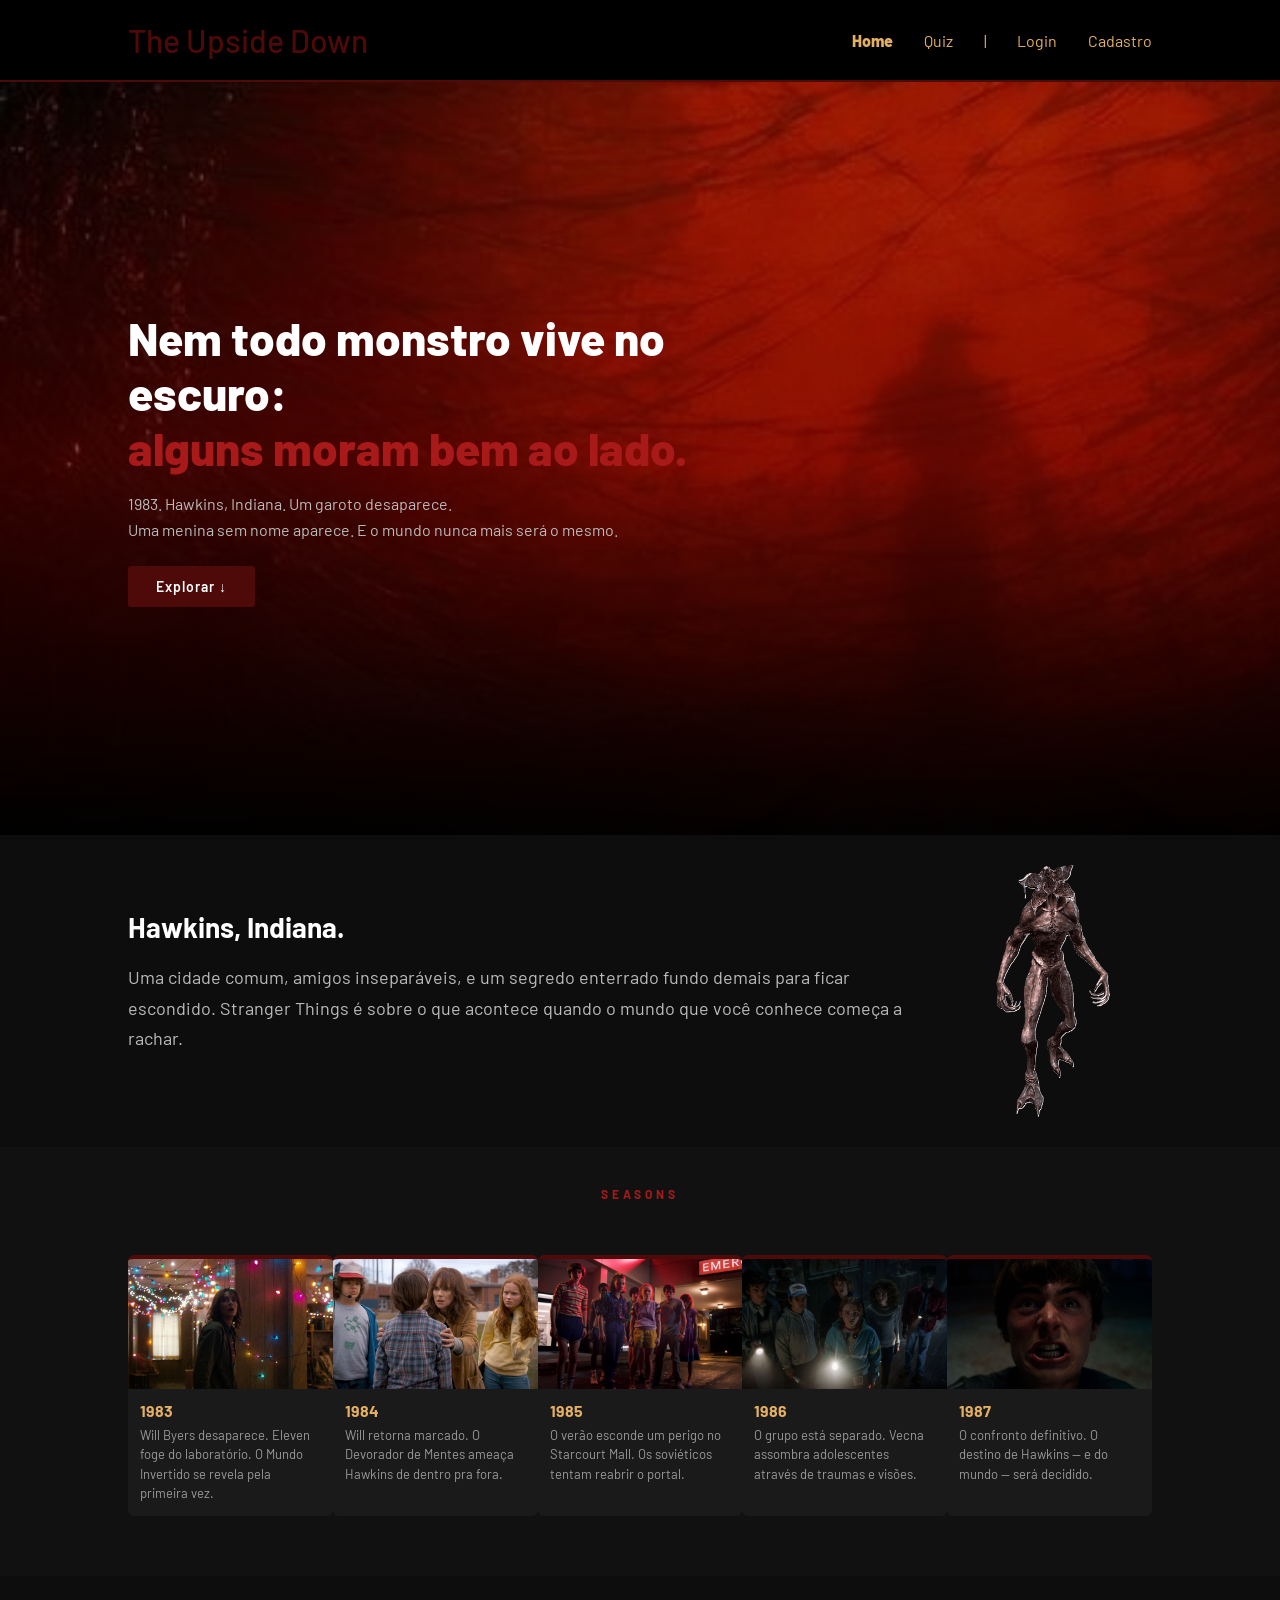
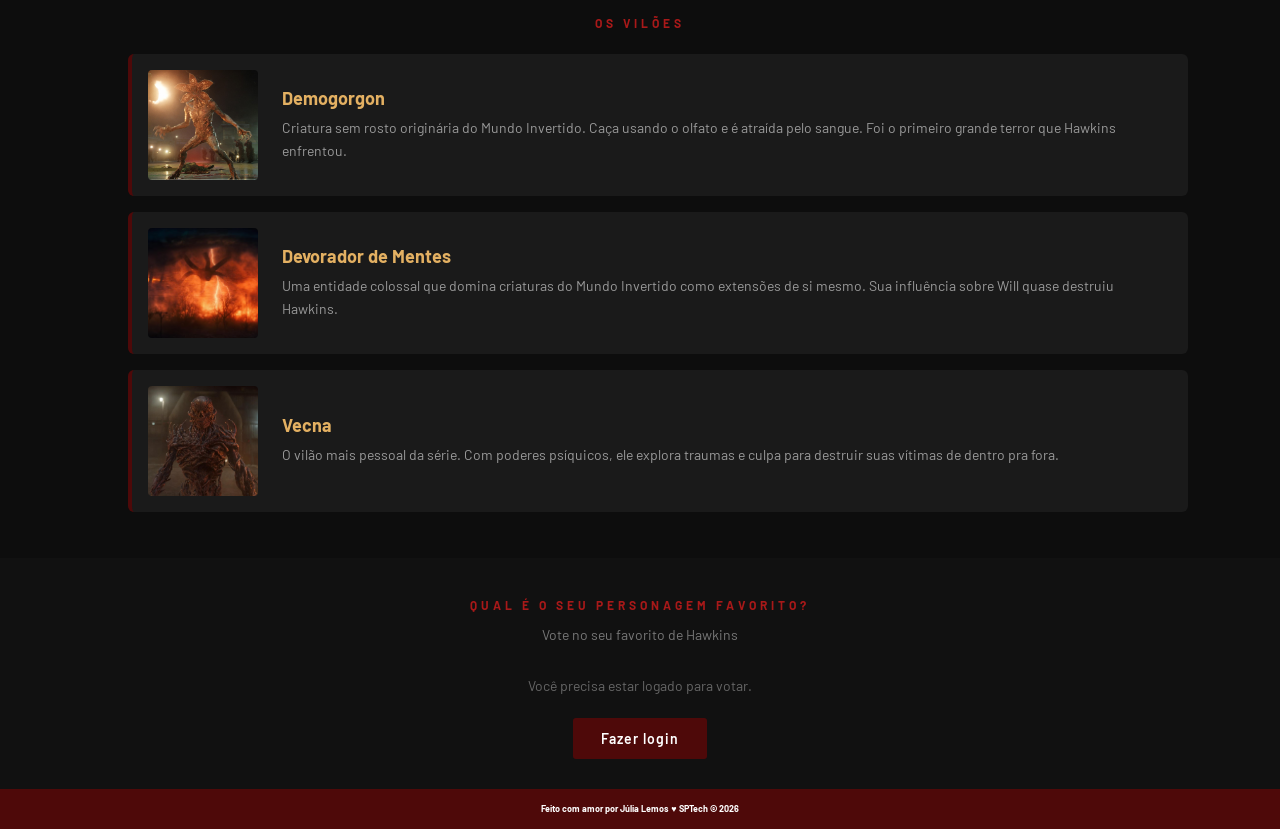
==== public/index.html @ d05bf0a3 "Adiciona Cadastro, Votação e Quiz rodando" ====
<!DOCTYPE html>
<html lang="pt-br">

<head>
  <meta charset="UTF-8">
  <meta http-equiv="X-UA-Compatible" content="IE=edge">
  <meta name="viewport" content="width=device-width, initial-scale=1.0">

  <title>The Upside Down | Página Inicial</title>

  <script src="./js/sessao.js"></script>

  <link rel="stylesheet" href="./css/estilo.css">
  <link rel="icon" href="./assets/icon/favicon2.ico">
  <link rel="preconnect" href="https://fonts.gstatic.com">
</head>

<body>
  <div class="header">
    <div class="container">
      <h1 class="titulo">The Upside Down</h1>
      <ul class="navbar">
        <li class="agora"><a href="#">Home</a></li>
        <li><a href="quiz.html">Quiz</a></li>
        <li>|</li>
        <li><a href="login.html">Login</a></li>
        <li><a href="cadastro.html">Cadastro</a></li>
      </ul>
    </div>
  </div>
  <div class="banner">
    <div class="container banner-conteudo">
      <h2 class="banner-frase">
        Nem todo monstro vive no escuro: <br>
        <span>alguns moram bem ao lado.</span>
      </h2>
      <p class="banner-descricao">
        1983. Hawkins, Indiana. Um garoto desaparece.<br>
        Uma menina sem nome aparece. E o mundo nunca mais será o mesmo.
      </p>
      <a href="#introducao" class="banner-btn">Explorar ↓</a>
    </div>
  </div>
  <div class="social introducao-section">
    <div class="container">
      <div class="boxes introducao-boxes">
        <div class="introducao-texto">
          <h2>Hawkins, Indiana.</h2>
          <p>
            Uma cidade comum, amigos inseparáveis, e um segredo enterrado
            fundo demais para ficar escondido. Stranger Things é sobre o que
            acontece quando o mundo que você conhece começa a rachar.
          </p>
        </div>
        <div class="introducao-imagem">
          <img src="assets/imgs/DemogorgonFundo.png" alt="Demogorgon">
        </div>
      </div>
    </div>
  </div>
  <div class="social temporadas-section">
    <div class="container">
      <div class="boxes" style="flex-direction: column; width: 100%;">
        <h2 class="titulo-secao">SEASONS</h2>
        <div class="boxes">

          <div class="box card-temporada">
            <img src="assets/imgs/temporada1.jpg" alt="Temporada 1">
            <h4>1983</h4>
            <p>Will Byers desaparece. Eleven foge do laboratório. O Mundo Invertido se revela pela primeira vez.</p>
          </div>

          <div class="box card-temporada">
            <img src="assets/imgs/temporada2.jpg" alt="Temporada 2">
            <h4>1984</h4>
            <p>Will retorna marcado. O Devorador de Mentes ameaça Hawkins de dentro pra fora.</p>
          </div>

          <div class="box card-temporada">
            <img src="assets/imgs/temporada3.jpg" alt="Temporada 3">
            <h4>1985</h4>
            <p>O verão esconde um perigo no Starcourt Mall. Os soviéticos tentam reabrir o portal.</p>
          </div>

          <div class="box card-temporada">
            <img src="assets/imgs/temporada4.jpg" alt="Temporada 4">
            <h4>1986</h4>
            <p>O grupo está separado. Vecna assombra adolescentes através de traumas e visões.</p>
          </div>

          <div class="box card-temporada">
            <img src="assets/imgs/temporada5.jpg" alt="Temporada 5">
            <h4>1987</h4>
            <p>O confronto definitivo. O destino de Hawkins — e do mundo — será decidido.</p>
          </div>

        </div>
      </div>
    </div>
  </div>
  <div class="social viloes-section">
    <div class="container">
      <div class="boxes" style="flex-direction: column; width: 100%;">
        <h2 class="titulo-secao">OS VILÕES</h2>

        <div class="card-vilao">
          <img src="assets/imgs/VilaoDemogorgon.jpg" alt="Demogorgon" class="vilao-foto">
          <div class="vilao-texto">
            <h4>Demogorgon</h4>
            <p>Criatura sem rosto originária do Mundo Invertido. Caça usando o olfato e é atraída pelo sangue. Foi o
              primeiro grande terror que Hawkins enfrentou.</p>
          </div>
        </div>

        <div class="card-vilao">
          <img src="assets/imgs/VilaoMindFlayer.jpg" alt="Mind Flayer" class="vilao-foto">
          <div class="vilao-texto">
            <h4>Devorador de Mentes</h4>
            <p>Uma entidade colossal que domina criaturas do Mundo Invertido como extensões de si mesmo. Sua influência
              sobre Will quase destruiu Hawkins.</p>
          </div>
        </div>

        <div class="card-vilao">
          <img src="assets/imgs/VilaoVecna.jpg" alt="Vecna" class="vilao-foto">
          <div class="vilao-texto">
            <h4>Vecna</h4>
            <p>O vilão mais pessoal da série. Com poderes psíquicos, ele explora traumas e culpa para destruir suas
              vítimas de dentro pra fora.</p>
          </div>
        </div>

      </div>
    </div>
  </div>
  <div class="social enquete-section">
    <div class="container">
      <div class="boxes" style="flex-direction: column; width: 100%; align-items: center;">
        <h2 class="titulo-secao">QUAL É O SEU PERSONAGEM FAVORITO?</h2>
        <p class="enquete-subtitulo">Vote no seu favorito de Hawkins</p>

        <div id="enquete-bloqueio" style="display:none; text-align:center;">
          <p style="color:#666; font-size:14px; margin-bottom:16px;">Você precisa estar logado para votar.</p>
          <a href="login.html" class="banner-btn">Fazer login</a>
        </div>

        <div id="enquete-opcoes" style="display:none;">
          <div class="enquete-opcoes">
            <button type="button" class="botao btn-enquete" onclick="favorito(this, 1, 'Eleven')">Eleven</button>
            <button type="button" class="botao btn-enquete" onclick="favorito(this, 2, 'Mike')">Mike</button>
            <button type="button" class="botao btn-enquete" onclick="favorito(this, 3, 'Dustin')">Dustin</button>
            <button type="button" class="botao btn-enquete" onclick="favorito(this, 4, 'Lucas')">Lucas</button>
            <button type="button" class="botao btn-enquete" onclick="favorito(this, 5, 'Will')">Will</button>
            <button type="button" class="botao btn-enquete" onclick="favorito(this, 6, 'Max')">Max</button>
          </div>
        </div>

        <div id="enquete-resultado" style="display:none; margin-top: 20px;">
          <p style="color:#aaa;">Você votou em: <strong id="enquete-escolha" style="color:#a81919;"></strong></p>
        </div>
      </div>
    </div>
  </div>
  <div class="footer">
    <div class="container">
      <h4>Feito com amor por Júlia Lemos &hearts; SPTech &copy; 2026</h4>
    </div>
  </div>

  <script>
    window.onload = function () {
      var logado = sessionStorage.getItem("ID_USUARIO");
      if (logado) {
        document.getElementById("enquete-opcoes").style.display = "block";
        document.getElementById("enquete-bloqueio").style.display = "none";
      } else {
        document.getElementById("enquete-opcoes").style.display = "none";
        document.getElementById("enquete-bloqueio").style.display = "block";
      }
    };

    function favorito(btn, idPersonagemFavorito, nome) {
      var idUsuarioLogado = sessionStorage.ID_USUARIO;

      if (!idUsuarioLogado) {
        alert("Você precisa estar logado para votar.")
        window.location = "login.html";
        return;
      }

      fetch("/favorito/cadastrar", {
        method: "POST",
        headers: {
          "Content-Type": "application/json"
        },
        body: JSON.stringify({
          idUsuarioServer: idUsuarioLogado,
          idPersonagemFavoritoServer: idPersonagemFavorito
        })
      })
        .then(function (resposta) {
          if (resposta.ok) {
            document.querySelectorAll(".btn-enquete").forEach(function (b) {
              b.disabled = true;
              b.classList.remove("btn-enquete-selecionado");
            });
            btn.classList.add("btn-enquete-selecionado");
            document.getElementById("enquete-escolha").textContent = nome;
            document.getElementById("enquete-resultado").style.display = "block";
            document.getElementById("enquete-opcoes").style.display = "none";
          } else {
            alert("Erro ao salvar seu personagem favorito.");
          }
        })
        .catch(function (erro) {
          console.log("Erro: " + erro)
        });
    }
  </script>
</body>

</html>
---- public/css/estilo.css ----
@import url('https://fonts.googleapis.com/css2?family=Barlow:ital,wght@0,100;0,200;0,300;0,400;0,500;0,600;0,700;0,800;0,900;1,100;1,200;1,300;1,400;1,500;1,600;1,700;1,800;1,900&display=swap');

body {
  margin: 0;
  padding: 0;
  font-family: 'Barlow', 'Segoe UI', Tahoma, Geneva, Verdana, sans-serif;
  background-color: black;
}

:root {
  --tamanho-header: 80px;
  --tamanho-banner: calc(100vh - var(--tamanho-header) - var(--tamanho-footer) - 2px);
  --tamanho-simulador: calc(100vh - var(--tamanho-header) - var(--tamanho-footer) - 2px);
  --tamanho-login: calc(100vh - var(--tamanho-header) - var(--tamanho-footer) - 2px);
  --tamanho-footer: 65px;
}

.container {
  display: flex;
  width: 80%;
  margin: auto;
}

/* HEADER */
.header {
  height: var(--tamanho-header);
  border-bottom: 2px solid #4e0909;
}

.header .container {
  justify-content: space-between;
  align-items: center;
  height: 100%;
}

.header a {
  text-decoration: none;
  color: #e3b062;
}

.agora {
  font-weight: 800;
}

.navbar {
  width: 300px;
  display: flex;
  align-items: center;
  justify-content: space-between;
  list-style: none;
  color: #e3b062;
}

.titulo {
  color: #4e0909;
  width: fit-content;
  font-weight: 450;
}

.header h1 {
  margin: 0;
}

/* BANNER */
.banner {
  height: var(--tamanho-banner);
  color: white;
  background-image: url('../assets/imgs/Capa.jpg');
  background-size: cover;
}

.banner .container {
  justify-content: center;
  align-items: center;
  height: 100%;
}

.banner .container p {
  width: 50%;
  margin: 0;
  padding: 0;
  font-size: 36px;
}

.banner .container span {
  font-weight: 800;
}

/* SOCIAL*/
.social {
  background-color: #e5e5e5;
  display: flex;
}

.social .container {
  justify-content: center;
}

.box img {
  width: 170px;
}

.social .container .boxes {
  display: flex;
  justify-content: space-between;
  width: 100%;
  padding: 30px 0;
}

.social p {
  text-align: center;
}

.box {
  display: flex;
  flex-direction: column;
  align-items: center;
}

/* FOOTER */
.footer {
  background-color: #4e0909;
  height: 40px;
  color: #fff;
  display: flex;
  font-size: 9px;
}

.footer .container {
  justify-content: center;
  text-align: center;
}

.footer .container .version {
  font-size: 12px;
}

/* LOGIN */
.login {
  height: var(--tamanho-login);
  background-image: url('../assets/imgs/bg-jelly-fish-para-home.png');
  background-size: cover;
}

.login .container {
  justify-content: center;
  align-items: center;
  height: 100%;
}

.card {
  width: 50%;
  background-color: #252525;
  border-radius: 10px;
  display: flex;
  align-items: center;
  justify-content: space-evenly;
  color: rgb(190, 188, 189);
  flex-direction: column;
  height: fit-content;
  padding: 20px 0;
}

.card h2 {
  margin: 0;
  font-size: 30px;
}

.formulario {
  display: flex;
  height: 90%;
  width: 80%;
  justify-content: space-around;
  flex-direction: column;
}

.formulario span {
  font-size: 15px;
  font-weight: 800;
}

.formulario input {
  border: 2px solid #32b9cd;
  text-align: center;
  border-radius: 10px;
  margin: 0;
}

.formulario select {
  border: 2px solid #32b9cd;
  background-color: white;
  color: gray;
  height: 36px;
  text-align: center;
  border-radius: 10px;
  margin: 0;
}

.campo {
  display: flex;
  flex-direction: column;
  justify-content: start;
  padding: 5px 0;
}

.botao {
  cursor: pointer;
  font-family: "Barlow", sans-serif;
  border: 0;
  border-radius: 3px;
  font-weight: 600;
  font-size: 14px;
  color: #0c0c0c;
  background-color: #fcf9fa;
  width: 120px;
  height: 30px;
  align-self: center;
  margin-top: 20px;
}

.loading-div {
  width: 50px;
  display: none;
}

.loading-div img {
  height: 50px;
  width: 50px;
}

#div_erros_login {
  display: none;
}

/* FORMULARIO */
.alerta_erro {
  display: flex;
  justify-content: flex-end;
}

.card_erro {
  display: none;
  background-color: #fff;
  color: black;
  width: 230px;
  position: fixed;
  border-radius: 4px;
  border: #4e0909 3px solid;
  padding: 10px;
  margin-right: 10%;
}

.card_erro #mensagem_erro {
  font-weight: 500;
  font-size: 20px;
}

.formulario .tipo_campo {
  font-size: 20px;
  font-weight: 600 !important;
}

input {
  margin-bottom: 10px;
  border: 2px solid #4e0909;
  padding: 10px;
  text-align: center;
  border-radius: 10px;
}

.btn {
  font-family: "Barlow", sans-serif;
  border: 0;
  border-radius: 5px;
  font-weight: 600;
  font-size: 18px;
  padding: 10px 15px;
  color: white;
  background-color: #ED145B;
  width: 120px;
  align-self: center;
  margin-top: 5px;
}

.loading-div {
  width: 50px;
  margin: auto;
  display: none;
}

/* SIMULADOR */
.simulador {
  color: white;
}

.simulador .container {
  flex-direction: column;
  overflow: scroll;
  height: var(--tamanho-simulador);
}

/* ALERTA */
#alerta {
  position: absolute;
  right: 0;
  bottom: 0;
}

.mensagem-alarme {
  background-color: white;
  border-radius: 5px;
  width: 300px;
  height: 80px;
  margin: 10px;
  padding: 10px 0;
  display: flex;
  justify-content: space-evenly;
  align-items: center;
}

.mensagem-alarme h3 {
  font-size: 14px;
  margin: 0;
}

.mensagem-alarme .informacao {
  width: 66%;
}

.alarme-sino {
  width: 48px;
  height: 48px;
  animation-name: bell;
  animation-duration: 4s;
  background-image: url('https://cdn-icons-png.flaticon.com/512/1157/1157000.png');
  background-size: cover;
  animation-iteration-count: infinite;
}

@keyframes bell {
  0% {
    transform: rotate(25deg);
  }

  25% {
    transform: rotate(-25deg);
  }

  50% {
    transform: rotate(25deg);
  }

  75% {
    transform: rotate(-25deg);
  }

  100% {
    transform: rotate(25deg);
  }
}

/* Título de seção*/
.titulo-secao {
  font-size: 13px;
  letter-spacing: 4px;
  color: #4e0909;
  text-align: center;
  width: 100%;
  margin-bottom: 20px;
  font-weight: 700;
}

/* INTRODUÇÃO */
.introducao-section {
  background-color: #111;
}

.introducao-boxes {
  align-items: center;
  gap: 40px;
}

.introducao-texto {
  flex: 1;
  color: #fff;
  text-align: left;
}

.introducao-texto h2 {
  font-size: 28px;
  margin: 0 0 12px 0;
  color: #fff;
}

.introducao-texto p {
  font-size: 18px;
  color: #bbb;
  line-height: 1.7;
  text-align: left;
}

.introducao-imagem {
  flex: 0 0 200px;
}

.introducao-imagem img {
  width: 100%;
  display: block;
}

/* TEMPORADAS */
.temporadas-section {
  background-color: #0d0d0d;
}

.card-temporada {
  flex: 1;
  min-width: 140px;
  background: #1a1a1a;
  border-top: 4px solid #4e0909;
  border-radius: 6px;
  overflow: hidden;
  padding: 0 !important;
  align-items: stretch;
}

.card-temporada img {
  width: 100%;
  height: 130px;
  object-fit: cover;
  display: block;
}

.card-temporada h4 {
  color: #e3b062;
  margin: 12px 12px 6px;
  font-size: 16px;
}

.card-temporada p {
  color: #aaa;
  font-size: 13px;
  line-height: 1.5;
  margin: 0 12px 12px;
  text-align: left;
}

/* VILÕES */
.viloes-section {
  background-color: #111;
}

.card-vilao {
  display: flex;
  align-items: center;
  gap: 24px;
  background: #1a1a1a;
  border-left: 4px solid #4e0909;
  border-radius: 6px;
  padding: 16px;
  margin-bottom: 16px;
  width: 100%;
}

.vilao-foto {
  width: 110px;
  height: 110px;
  object-fit: cover;
  border-radius: 4px;
  flex-shrink: 0;
}

.vilao-texto h4 {
  color: #e3b062;
  margin: 0 0 8px 0;
  font-size: 18px;
}

.vilao-texto p {
  color: #aaa;
  font-size: 14px;
  line-height: 1.6;
  margin: 0;
  text-align: left;
}

/* ENQUETE */
.enquete-section {
  background-color: #0d0d0d;
}

.enquete-subtitulo {
  color: #777;
  font-size: 14px;
  margin: -10px 0 20px;
  text-align: center;
}

.enquete-opcoes {
  display: flex;
  flex-wrap: wrap;
  gap: 10px;
  justify-content: center;
}

.btn-enquete {
  width: auto !important;
  height: auto !important;
  padding: 10px 20px !important;
  margin-top: 0 !important;
  background-color: #1a1a1a !important;
  color: #ccc !important;
  border: 1px solid #333 !important;
  border-radius: 4px !important;
  transition: all 0.2s;
}

.btn-enquete:hover:not([disabled]) {
  border-color: #4e0909 !important;
  color: #fff !important;
}

.btn-enquete-selecionado {
  background-color: #4e0909 !important;
  color: #fff !important;
  border-color: #4e0909 !important;
}

.btn-enquete:disabled {
  opacity: 0.6;
  cursor: not-allowed;
}

#enquete-resultado {
  color: #aaa;
  font-size: 15px;
  text-align: center;
}

#enquete-resultado strong {
  color: #e3b062;
}

/* BANNER */
.banner {
  background-image: linear-gradient(to bottom, rgba(0, 0, 0, 0.3), rgba(80, 0, 0, 0.6), rgba(0, 0, 0, 0.9)),
    url('../assets/imgs/Capa.jpg') !important;
}

.banner-conteudo {
  flex-direction: column !important;
  justify-content: center !important;
  align-items: flex-start !important;
  gap: 16px;
}

.banner-label {
  font-size: 11px !important;
  letter-spacing: 4px;
  color: #a81919 !important;
  margin: 0 !important;
  font-weight: 600;
}

.banner-frase {
  font-size: 46px !important;
  font-weight: 800;
  color: #fff;
  margin: 0;
  line-height: 1.2;
  width: 60% !important;
}

.banner-frase span {
  color: #a81919 !important;
  font-weight: 800;
}

.banner-descricao {
  font-size: 16px !important;
  color: #bbb !important;
  margin: 0 !important;
  line-height: 1.6;
  width: 50% !important;
}

.banner-btn {
  display: inline-block;
  margin-top: 8px;
  padding: 12px 28px;
  background: #4e0909;
  color: #fff;
  text-decoration: none;
  font-weight: 600;
  font-size: 14px;
  letter-spacing: 1px;
  border-radius: 3px;
  transition: background 0.2s;
}

.banner-btn:hover {
  background: #7a1010;
}

.introducao-section,
.temporadas-section,
.viloes-section,
.enquete-section {
  background-color: #0d0d0d !important;
}

.temporadas-section {
  background-color: #111 !important;
}

.enquete-section {
  background-color: #111 !important;
}

.titulo-secao {
  color: #a81919 !important;
  font-size: 12px;
  letter-spacing: 4px;
  text-transform: uppercase;
  margin-bottom: 24px;
}

.card-temporada {
  border-top: 4px solid #4e0909 !important;
  background: #1a1a1a !important;
}

.card-temporada h4 {
  color: #e3b062 !important;
}

.card-temporada p {
  color: #999 !important;
  text-align: left !important;
}

.card-vilao {
  border-left: 4px solid #4e0909 !important;
  background: #1a1a1a !important;
}

.vilao-texto h4 {
  color: #e3b062 !important;
}

.vilao-texto p {
  color: #999 !important;
  text-align: left !important;
}

/* ENQUETE*/
.enquete-opcoes {
  display: flex;
  flex-wrap: wrap;
  gap: 16px;
  justify-content: center;
  margin-bottom: 20px;
}

.card-personagem {
  display: flex;
  flex-direction: column;
  align-items: center;
  gap: 8px;
  cursor: pointer;
  transition: transform 0.2s;
}

.card-personagem:hover {
  transform: translateY(-4px);
}

.card-personagem:hover {
  border-color: #a81919;
}

.card-personagem.selecionado {
  border-color: #a81919;
  box-shadow: 0 0 12px rgba(168, 25, 25, 0.6);
}

.personagem-nome {
  font-size: 13px;
  color: #ccc;
  font-weight: 600;
}

.card-personagem.selecionado .personagem-nome {
  color: #a81919;
}

.enquete-aviso {
  color: #777;
  font-size: 14px;
  text-align: center;
  margin-bottom: 16px;
}

.enquete-votou {
  color: #aaa;
  font-size: 15px;
  text-align: center;
  margin-bottom: 24px;
}

.enquete-votou strong {
  color: #a81919;
}

.enquete-barras {
  width: 100%;
  max-width: 500px;
  display: flex;
  flex-direction: column;
  gap: 10px;
}

.barra-linha {
  display: flex;
  align-items: center;
  gap: 12px;
}

.barra-nome {
  color: #ccc;
  font-size: 13px;
  width: 70px;
  text-align: right;
  flex-shrink: 0;
}

.barra-fundo {
  flex: 1;
  background: #2a2a2a;
  border-radius: 3px;
  height: 10px;
  overflow: hidden;
}

.barra-preenchida {
  height: 100%;
  background: #4e0909;
  border-radius: 3px;
  transition: width 0.6s ease;
}

.barra-pct {
  color: #aaa;
  font-size: 12px;
  width: 36px;
  flex-shrink: 0;
}

.login {
  min-height: var(--tamanho-login);
  height: auto !important;
  padding: 40px 0;
}

.cidade {
  font-size: 11px;
  letter-spacing: 3px;
  text-transform: uppercase;
  color: #a81919;
  margin: 0 0 4px 0;
  text-align: center;
}

.descricao {
  font-size: 13px;
  color: #666;
  text-align: center;
  margin: 0 0 16px 0;
}

.card h2 {
  color: #fff;
  margin: 4px 0 8px 0;
  font-size: 26px;
  text-align: center;
}
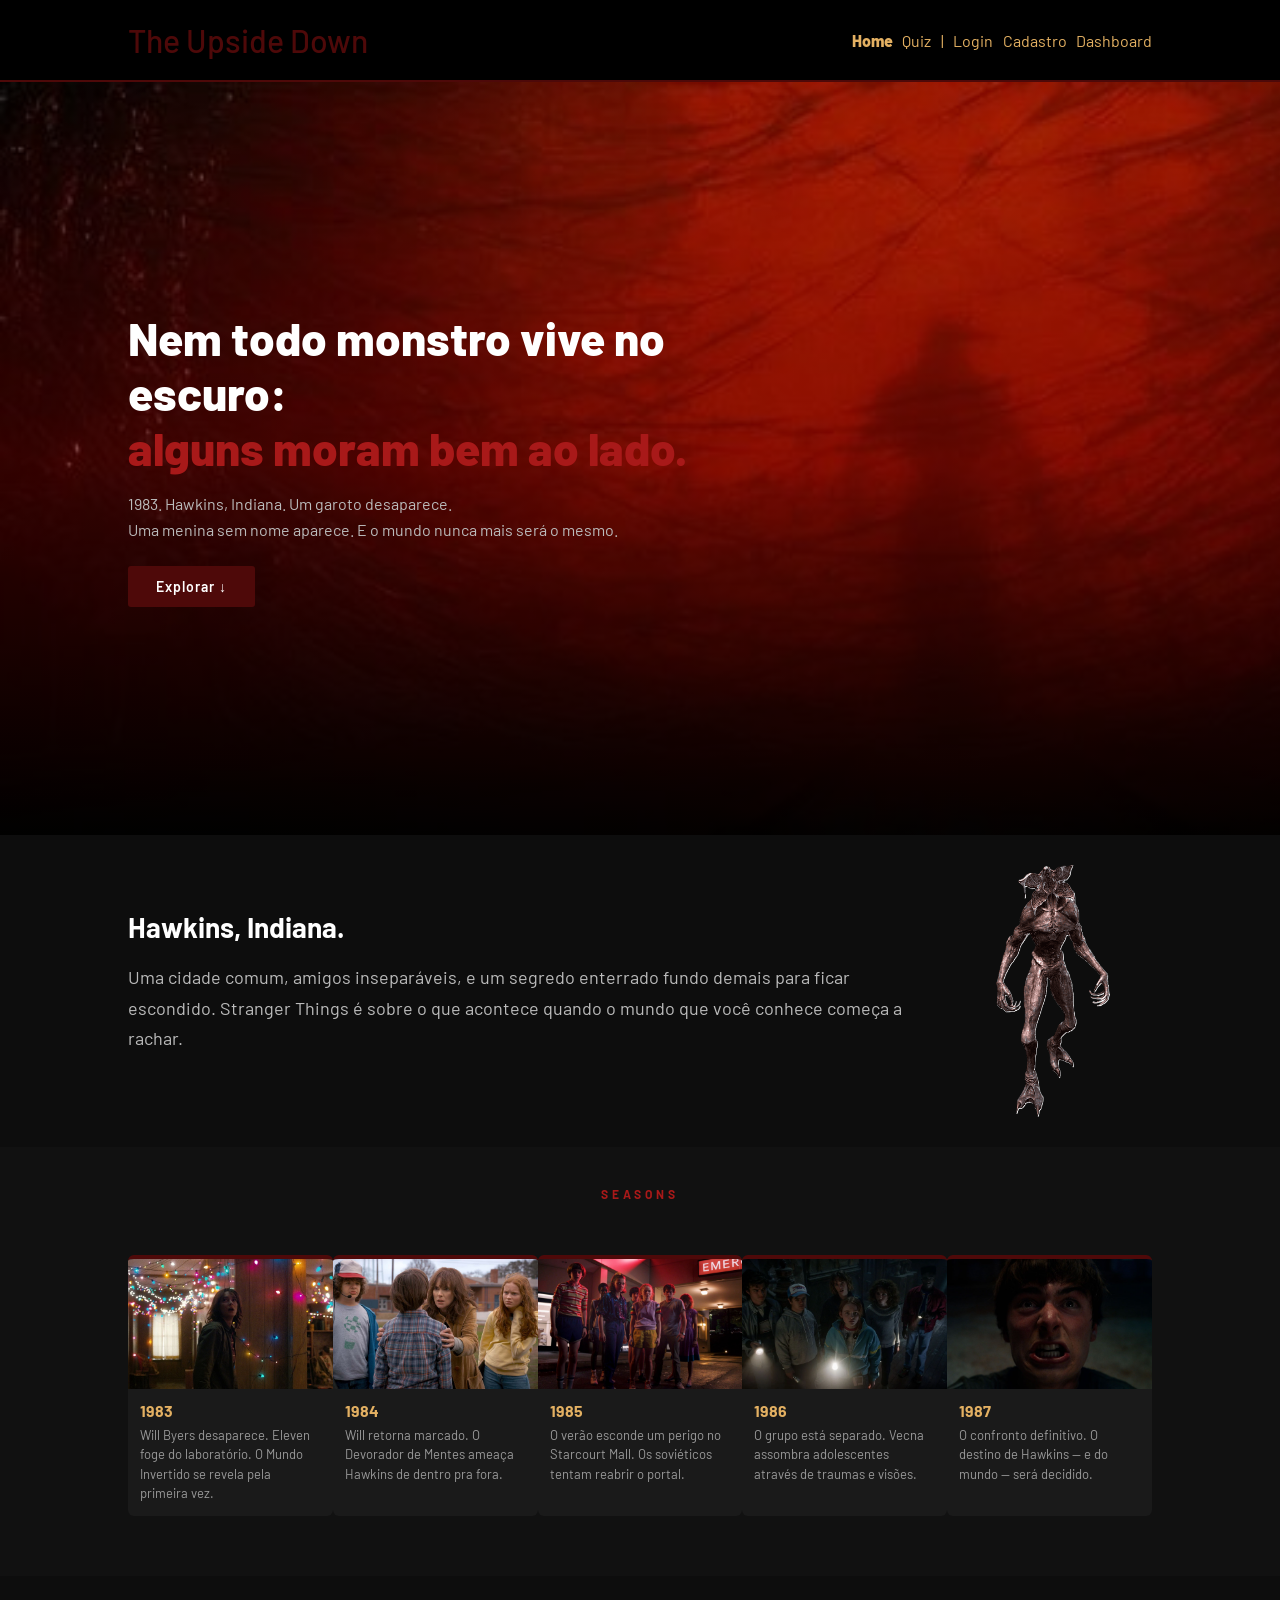
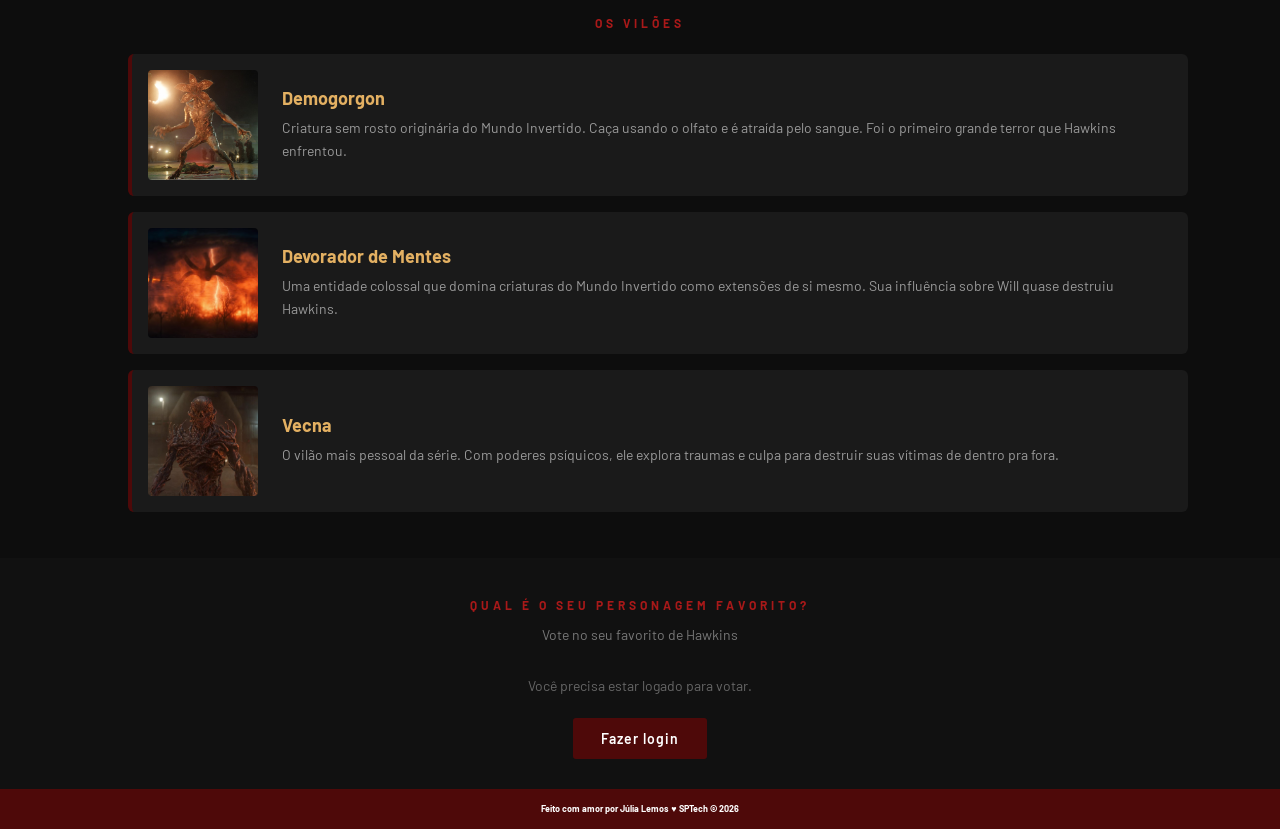
==== commit 6f4276c1: "Adiciona Dashboard rodando" ====
--- a/public/index.html
+++ b/public/index.html
@@ -25,6 +25,7 @@
         <li>|</li>
         <li><a href="login.html">Login</a></li>
         <li><a href="cadastro.html">Cadastro</a></li>
+        <li><a href="dashboard/dashboard.html">Dashboard</a></li>
       </ul>
     </div>
   </div>
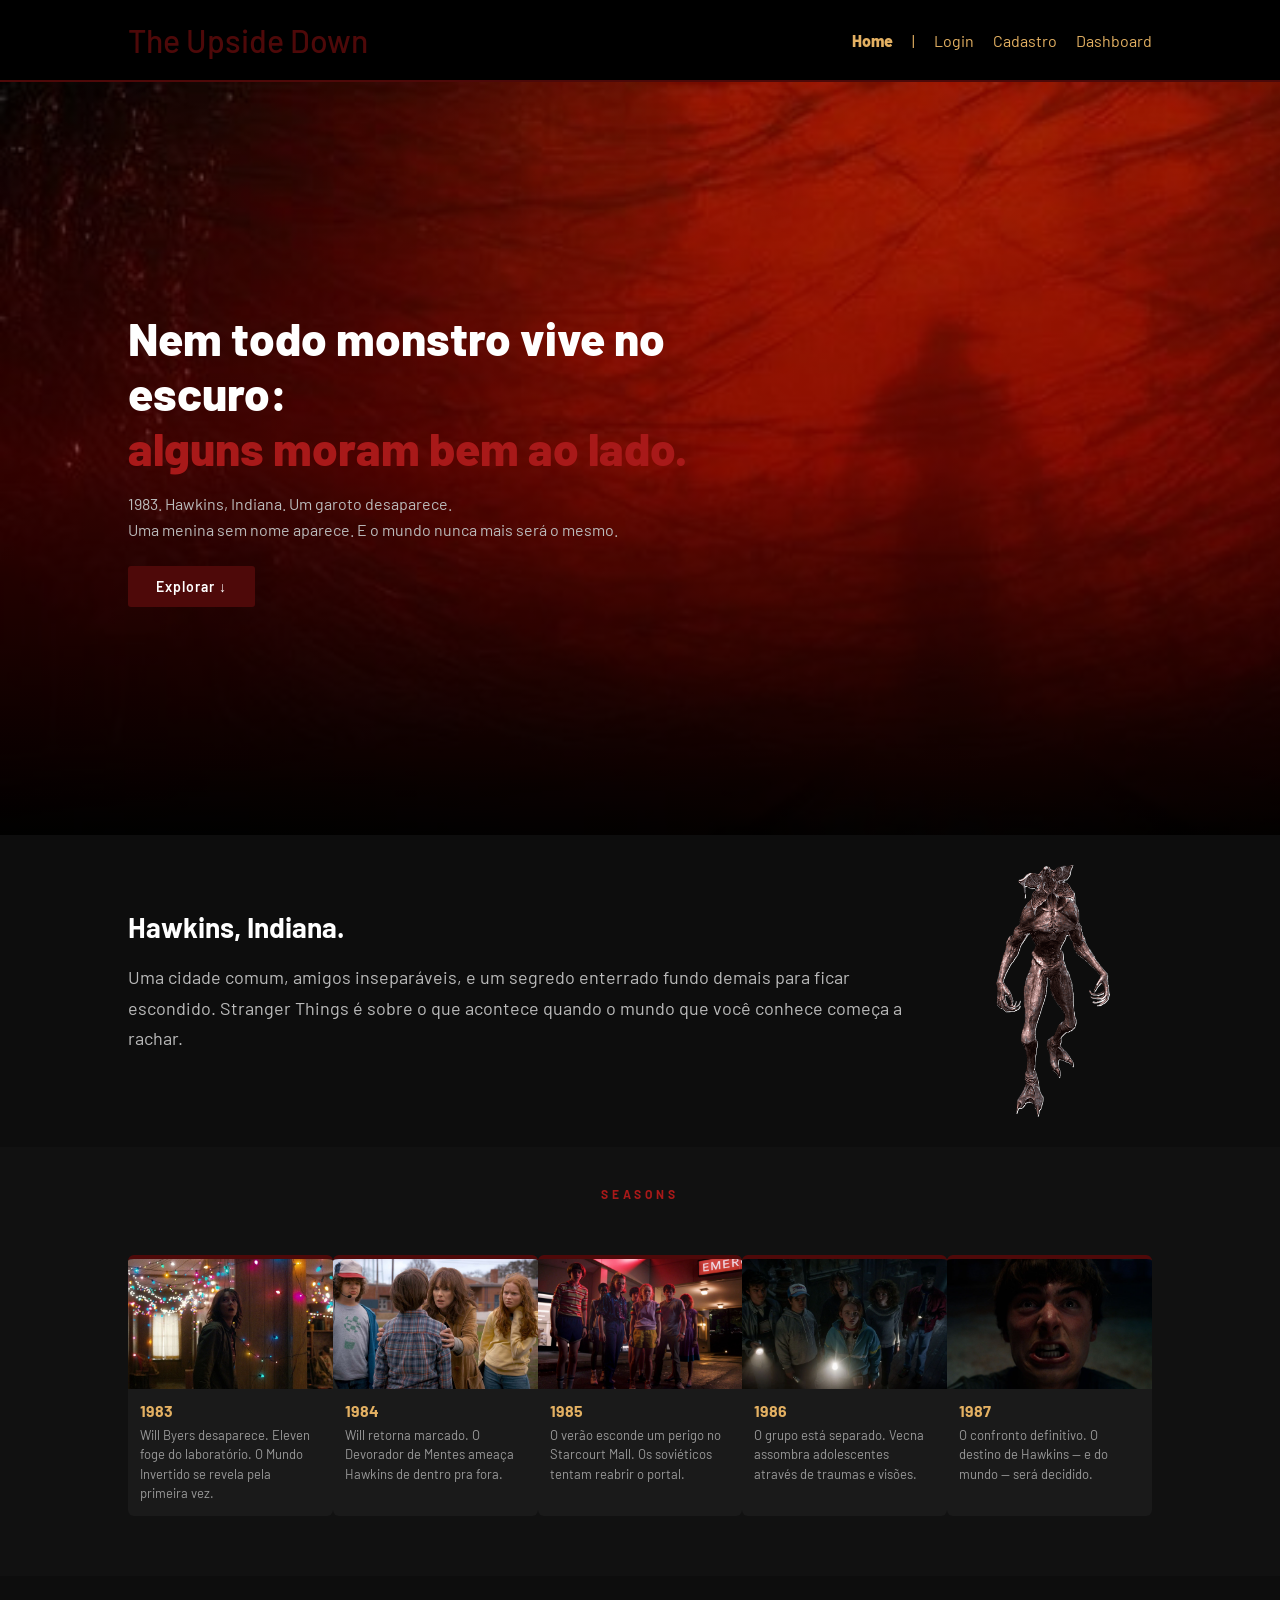
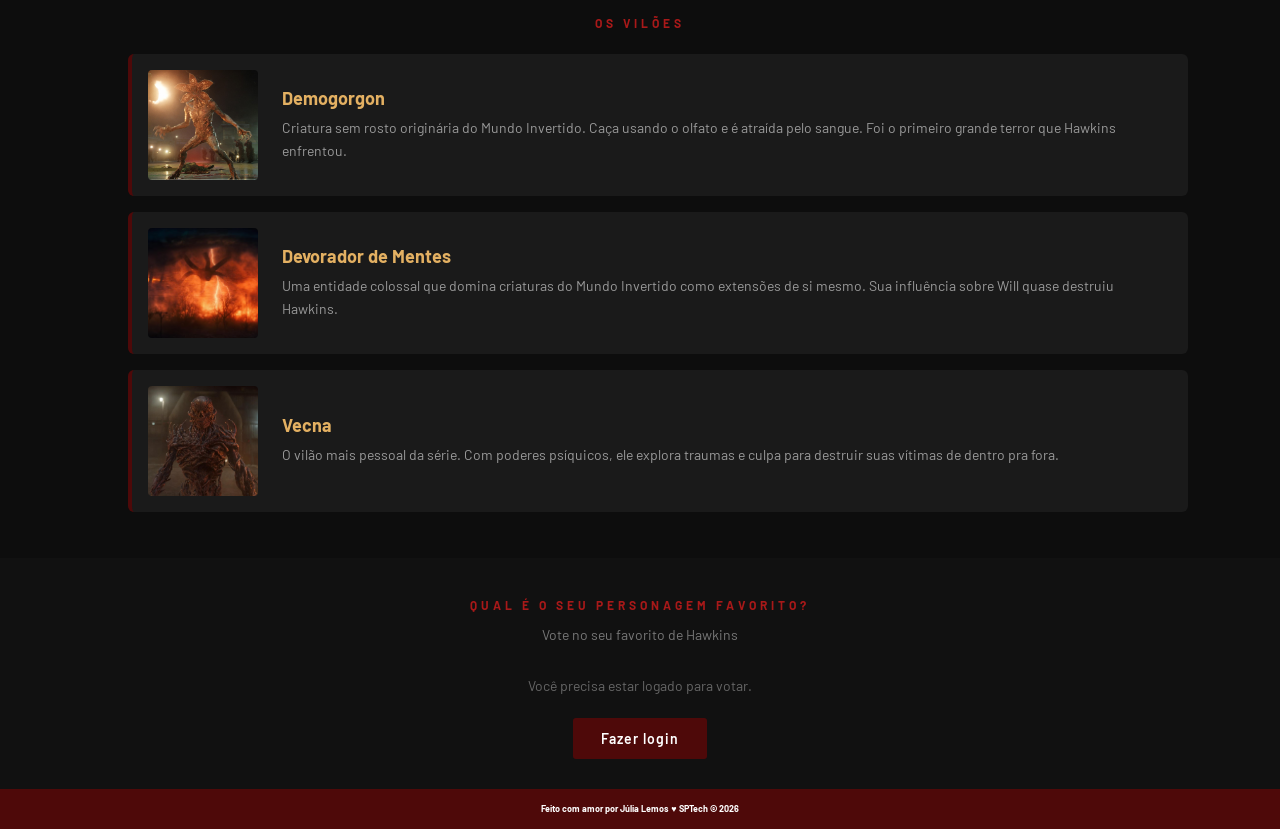
==== commit 49dae9df: "Corrige navbar e direcionamentos do site" ====
--- a/public/index.html
+++ b/public/index.html
@@ -21,7 +21,6 @@
       <h1 class="titulo">The Upside Down</h1>
       <ul class="navbar">
         <li class="agora"><a href="#">Home</a></li>
-        <li><a href="quiz.html">Quiz</a></li>
         <li>|</li>
         <li><a href="login.html">Login</a></li>
         <li><a href="cadastro.html">Cadastro</a></li>
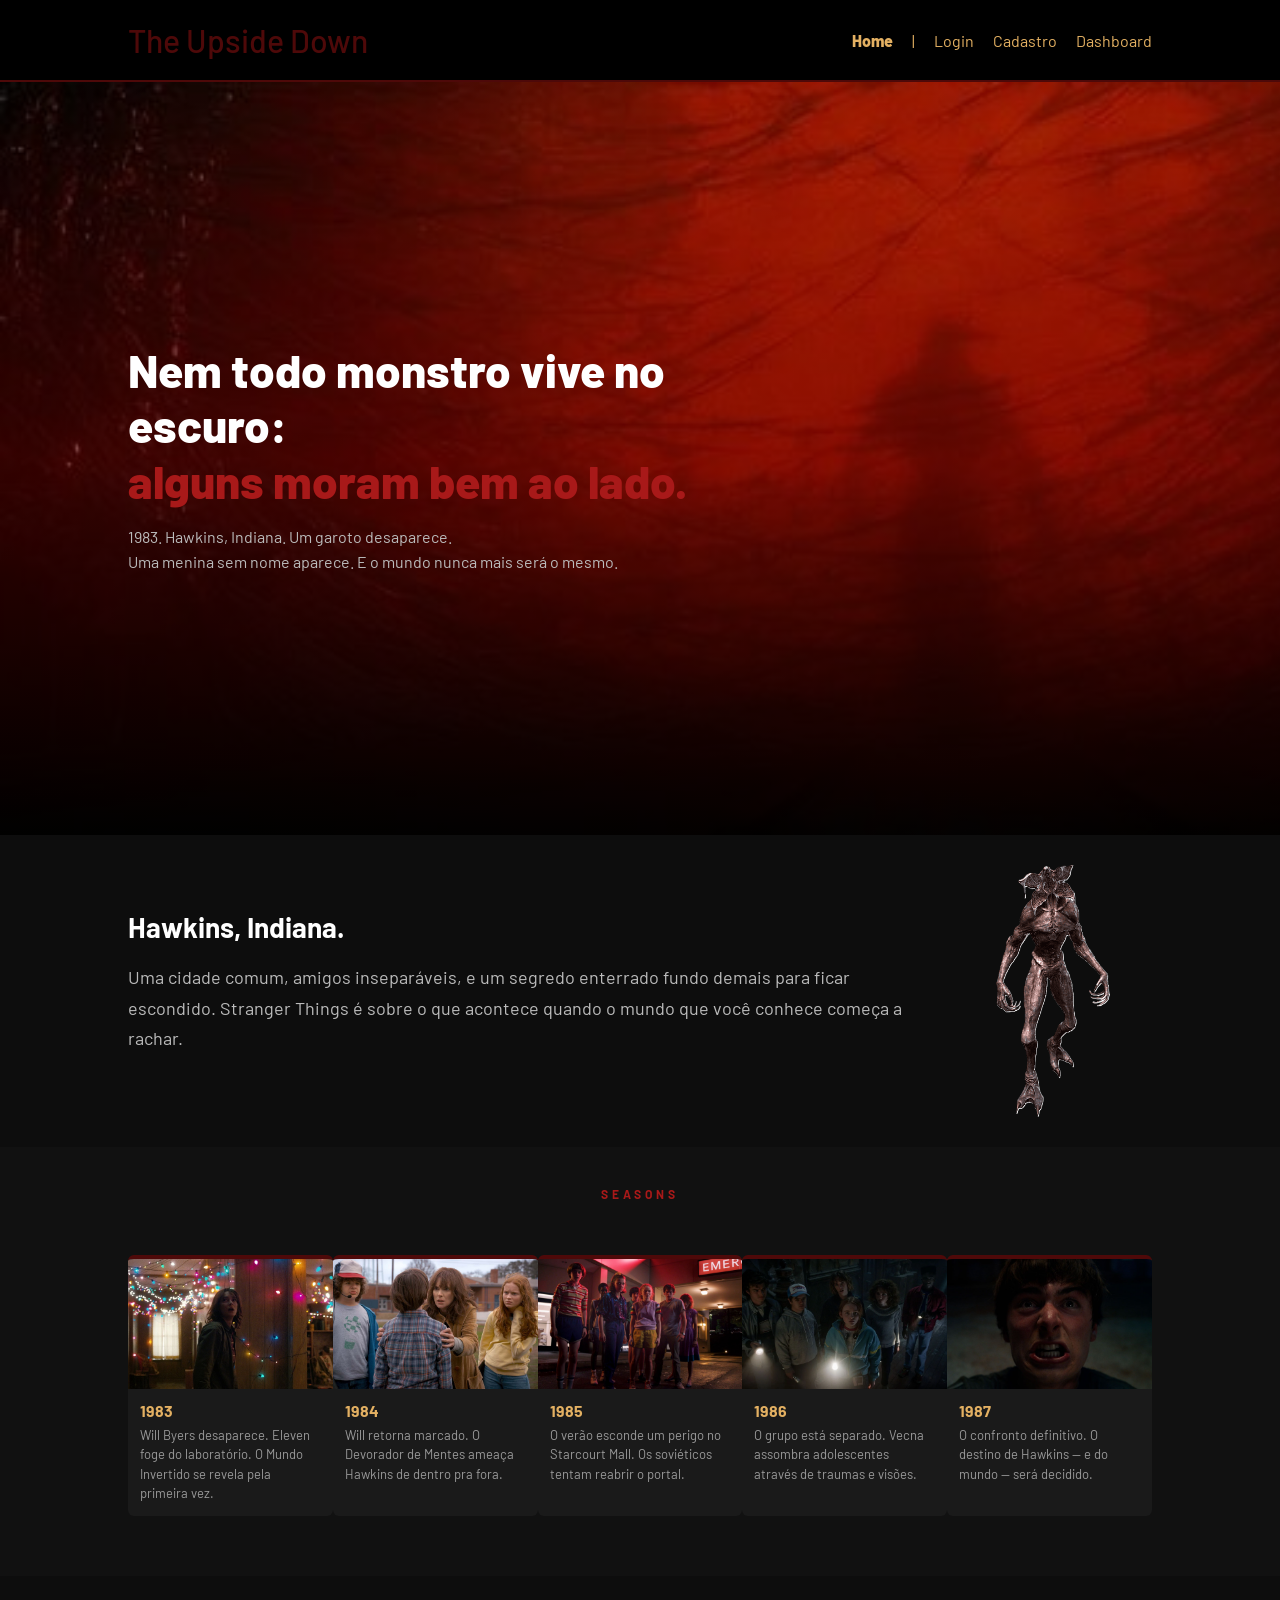
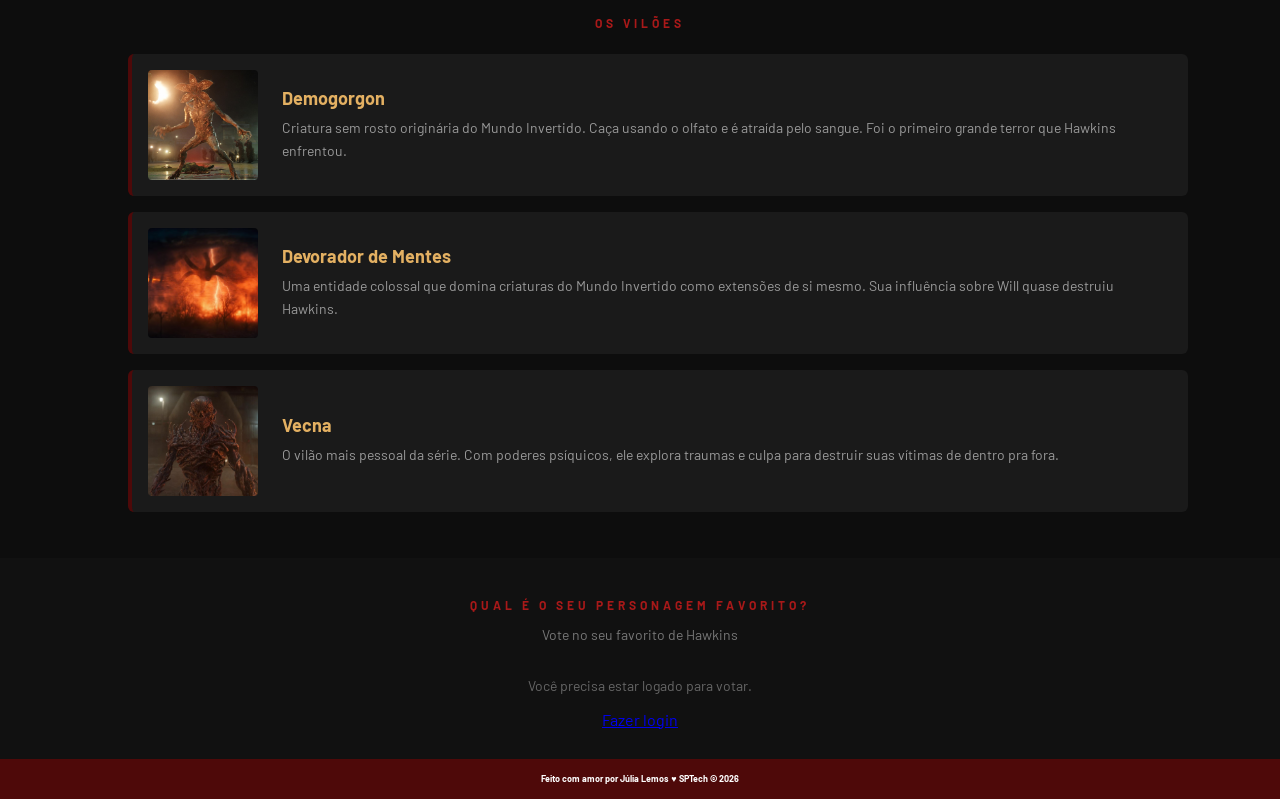
==== commit 6ff4856e: "Atualiza cor e título da nav lateral" ====
--- a/public/index.html
+++ b/public/index.html
@@ -38,7 +38,6 @@
         1983. Hawkins, Indiana. Um garoto desaparece.<br>
         Uma menina sem nome aparece. E o mundo nunca mais será o mesmo.
       </p>
-      <a href="#introducao" class="banner-btn">Explorar ↓</a>
     </div>
   </div>
   <div class="social introducao-section">
--- a/public/css/estilo.css
+++ b/public/css/estilo.css
@@ -180,14 +180,14 @@
 }
 
 .formulario input {
-  border: 2px solid #32b9cd;
+  border: 2px solid #4e0909;
   text-align: center;
   border-radius: 10px;
   margin: 0;
 }
 
 .formulario select {
-  border: 2px solid #32b9cd;
+  border: 2px solid #4e0909;
   background-color: white;
   color: gray;
   height: 36px;
@@ -584,24 +584,6 @@
   width: 50% !important;
 }
 
-.banner-btn {
-  display: inline-block;
-  margin-top: 8px;
-  padding: 12px 28px;
-  background: #4e0909;
-  color: #fff;
-  text-decoration: none;
-  font-weight: 600;
-  font-size: 14px;
-  letter-spacing: 1px;
-  border-radius: 3px;
-  transition: background 0.2s;
-}
-
-.banner-btn:hover {
-  background: #7a1010;
-}
-
 .introducao-section,
 .temporadas-section,
 .viloes-section,
